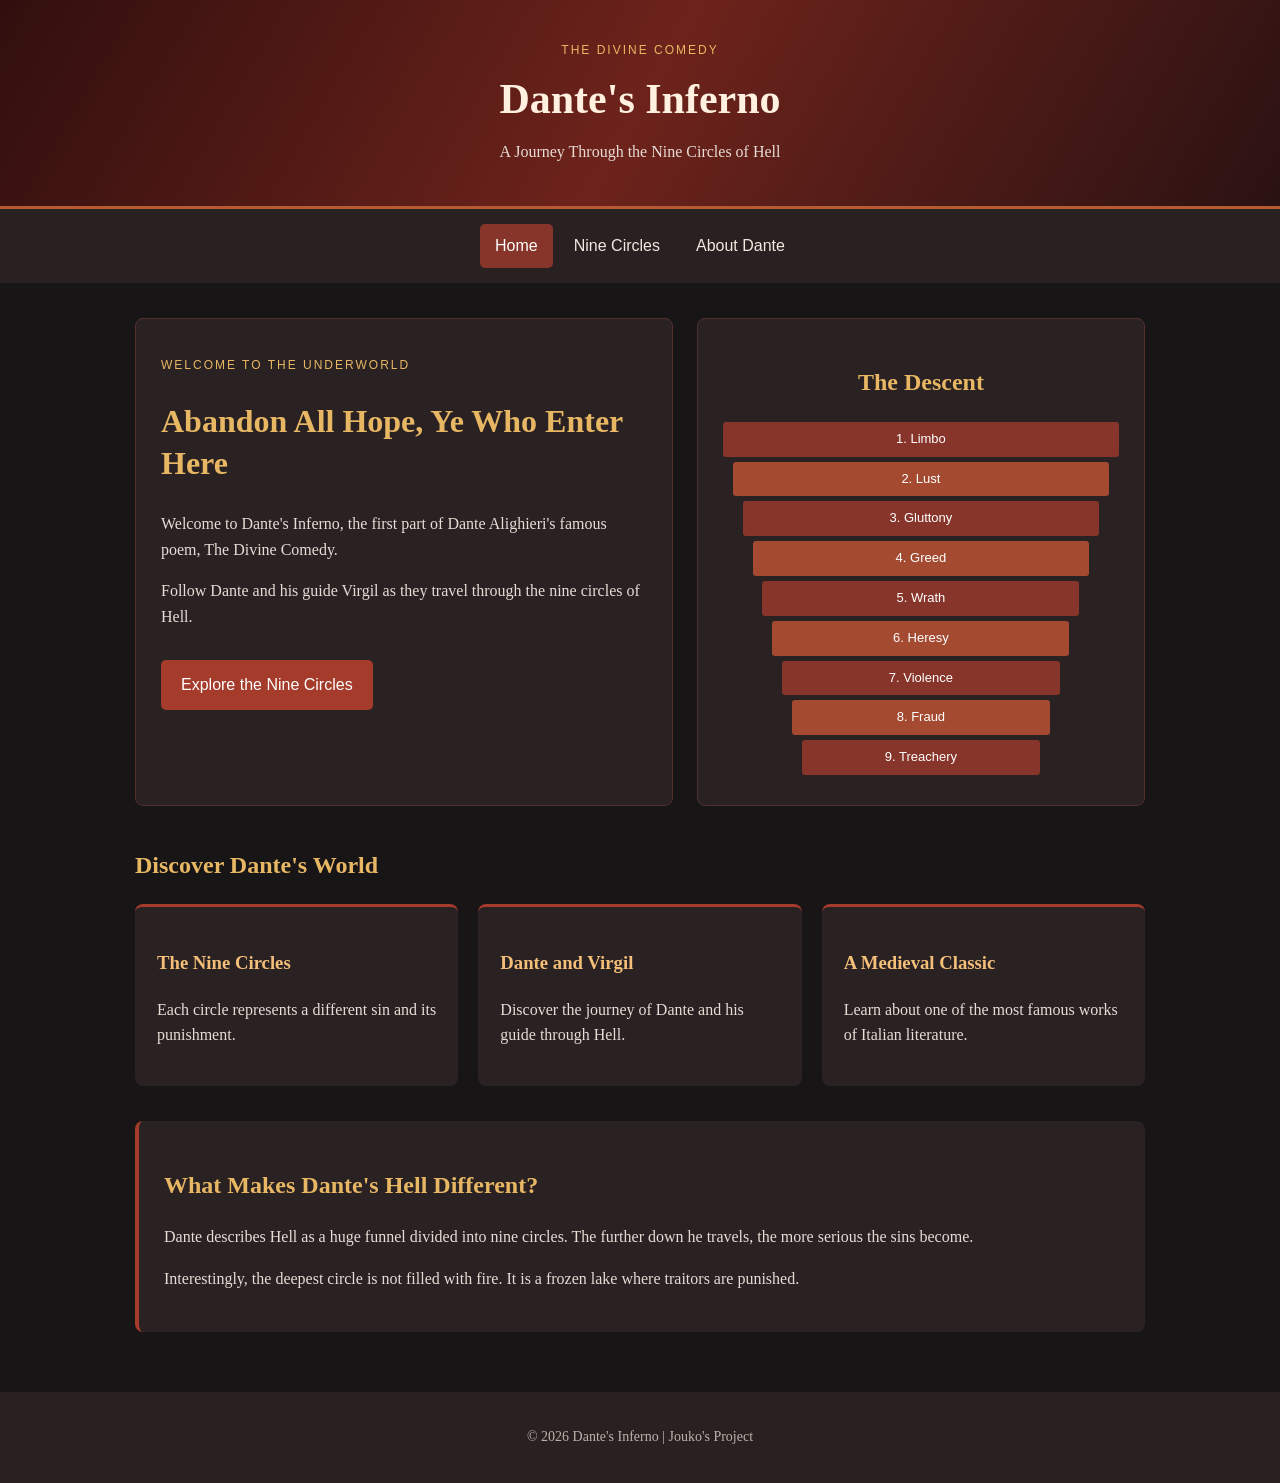
==== index.html @ 820290c5 "Workshop 01 - Dante's Inferno" ====
<!DOCTYPE html>
<html lang="en">

<head>
    <meta charset="UTF-8">
    <meta name="viewport" content="width=device-width, initial-scale=1.0">
    <title>Dante's Inferno - Home</title>
    <link rel="stylesheet" href="style.css">
</head>

<body>

    <header>
        <p class="subtitle">THE DIVINE COMEDY</p>
        <h1>Dante's Inferno</h1>
        <p>A Journey Through the Nine Circles of Hell</p>
    </header>

    <nav aria-label="Main navigation">
        <a class="active" href="index.html">Home</a>
        <a href="circles.html">Nine Circles</a>
        <a href="about.html">About Dante</a>
    </nav>

    <main>

        <div class="hero">

            <div class="hero-text">
                <p class="subtitle">WELCOME TO THE UNDERWORLD</p>

                <h2>Abandon All Hope, Ye Who Enter Here</h2>

                <p>
                    Welcome to Dante's Inferno, the first
                    part of Dante Alighieri's famous poem,
                    The Divine Comedy.
                </p>

                <p>
                    Follow Dante and his guide Virgil as
                    they travel through the nine circles
                    of Hell.
                </p>

                <a class="button" href="circles.html">
                    Explore the Nine Circles
                </a>
            </div>

            <div class="diagram">
                <h2>The Descent</h2>

                <div class="level level1">1. Limbo</div>
                <div class="level level2">2. Lust</div>
                <div class="level level3">3. Gluttony</div>
                <div class="level level4">4. Greed</div>
                <div class="level level5">5. Wrath</div>
                <div class="level level6">6. Heresy</div>
                <div class="level level7">7. Violence</div>
                <div class="level level8">8. Fraud</div>
                <div class="level level9">9. Treachery</div>
            </div>

        </div>

        <section>
            <h2>Discover Dante's World</h2>

            <div class="cards">

                <article class="card">
                    <h3>The Nine Circles</h3>
                    <p>
                        Each circle represents a different
                        sin and its punishment.
                    </p>
                </article>

                <article class="card">
                    <h3>Dante and Virgil</h3>
                    <p>
                        Discover the journey of Dante
                        and his guide through Hell.
                    </p>
                </article>

                <article class="card">
                    <h3>A Medieval Classic</h3>
                    <p>
                        Learn about one of the most
                        famous works of Italian literature.
                    </p>
                </article>

            </div>
        </section>

        <section class="content-box">
            <h2>What Makes Dante's Hell Different?</h2>

            <p>
                Dante describes Hell as a huge funnel
                divided into nine circles. The further
                down he travels, the more serious
                the sins become.
            </p>

            <p>
                Interestingly, the deepest circle
                is not filled with fire. It is a
                frozen lake where traitors are punished.
            </p>
        </section>

    </main>

    <footer>
        <p>
            &copy; 2026 Dante's Inferno | Jouko's Project
        </p>
    </footer>

</body>
</html>
---- style.css ----
/* General settings */
* {
    box-sizing: border-box;
}

body {
    margin: 0;
    font-family: Georgia, serif;
    background-color: #181516;
    color: #e8dcd5;
    line-height: 1.6;
}

/* Header */
header {
    background: linear-gradient(120deg,
        #310f0e, #6d231b, #2a1212);
    text-align: center;
    padding: 35px 15px;
    border-bottom: 3px solid #b65a32;
}

header h1 {
    font-size: 42px;
    color: #fff0e0;
    margin: 0;
}

header p {
    margin: 6px 0;
}

.subtitle {
    color: #e8b764;
    font-size: 12px;
    letter-spacing: 2px;
    font-family: Arial, sans-serif;
}

/* Navigation */
nav {
    background-color: #292021;
    display: flex;
    justify-content: center;
    flex-wrap: wrap;
    padding: 12px;
}

nav a {
    color: #f1e8e0;
    text-decoration: none;
    font-family: Arial, sans-serif;
    padding: 9px 15px;
    margin: 3px;
    border-radius: 5px;
}

nav a:hover,
nav a.active {
    background-color: #87352a;
    color: white;
}

/* Main content */
main {
    max-width: 1050px;
    margin: auto;
    padding: 35px 20px;
    min-height: 65vh;
}

h2 {
    color: #e8b764;
}

h3 {
    color: #f4bf78;
}

/* Homepage welcome area */
.hero {
    display: grid;
    grid-template-columns: 1.2fr 1fr;
    gap: 24px;
    margin-bottom: 40px;
}

.hero-text,
.diagram {
    background-color: #292122;
    border: 1px solid #50302d;
    border-radius: 8px;
    padding: 25px;
}

.hero-text h2 {
    font-size: 32px;
    line-height: 1.3;
}

.button {
    display: inline-block;
    background-color: #a43b2b;
    color: white;
    text-decoration: none;
    font-family: Arial, sans-serif;
    padding: 12px 20px;
    border-radius: 5px;
    margin-top: 15px;
}

.button:hover {
    background-color: #cc5135;
}

/* Nine circle funnel on homepage */
.diagram {
    text-align: center;
}

.diagram h3 {
    margin-top: 0;
}

.level {
    background-color: #87352a;
    padding: 7px;
    margin: 5px auto;
    color: white;
    font-family: Arial, sans-serif;
    font-size: 13px;
    border-radius: 3px;
}

.level:nth-of-type(even) {
    background-color: #a34a31;
}

.level1 { width: 100%; }
.level2 { width: 95%; }
.level3 { width: 90%; }
.level4 { width: 85%; }
.level5 { width: 80%; }
.level6 { width: 75%; }
.level7 { width: 70%; }
.level8 { width: 65%; }
.level9 { width: 60%; }

/* Homepage cards */
.cards {
    display: grid;
    grid-template-columns: repeat(3, 1fr);
    gap: 20px;
    margin-bottom: 35px;
}

.card {
    background-color: #292122;
    padding: 22px;
    border-radius: 8px;
    border-top: 3px solid #a43b2b;
}

.card:hover {
    background-color: #372829;
}

/* Content sections */
.content-box {
    background-color: #292122;
    padding: 25px;
    margin-bottom: 25px;
    border-radius: 8px;
    border-left: 4px solid #a43b2b;
}

.page-intro {
    text-align: center;
    margin-bottom: 35px;
}

.page-intro h2 {
    font-size: 30px;
}

/* Nine circles page */
.circle-grid {
    display: grid;
    grid-template-columns: repeat(3, 1fr);
    gap: 20px;
    margin-bottom: 35px;
}

.circle-card {
    background-color: #292122;
    border: 1px solid #50302d;
    border-radius: 8px;
    padding: 22px;
}

.circle-card:hover {
    background-color: #372829;
    border-color: #b65a32;
}

.circle-card h3 {
    margin-top: 12px;
}

.number {
    background-color: #87352a;
    color: white;
    font-family: Arial, sans-serif;
    padding: 6px 10px;
    border-radius: 4px;
}

li {
    margin-bottom: 8px;
}

/* Footer */
footer {
    background-color: #292021;
    text-align: center;
    color: #bfb1aa;
    padding: 20px;
    font-size: 14px;
}

/* Tablet and mobile screens */
@media (max-width: 760px) {
    .hero {
        grid-template-columns: 1fr;
    }

    .cards {
        grid-template-columns: 1fr;
    }

    .circle-grid {
        grid-template-columns: repeat(2, 1fr);
    }

    main {
        padding: 25px 15px;
    }
}

/* Small mobile screens */
@media (max-width: 480px) {
    header h1 {
        font-size: 30px;
    }

    .hero-text h2 {
        font-size: 25px;
    }

    nav a {
        font-size: 14px;
        padding: 8px 10px;
    }

    .circle-grid {
        grid-template-columns: 1fr;
    }

    .hero-text,
    .diagram,
    .content-box {
        padding: 20px;
    }
}
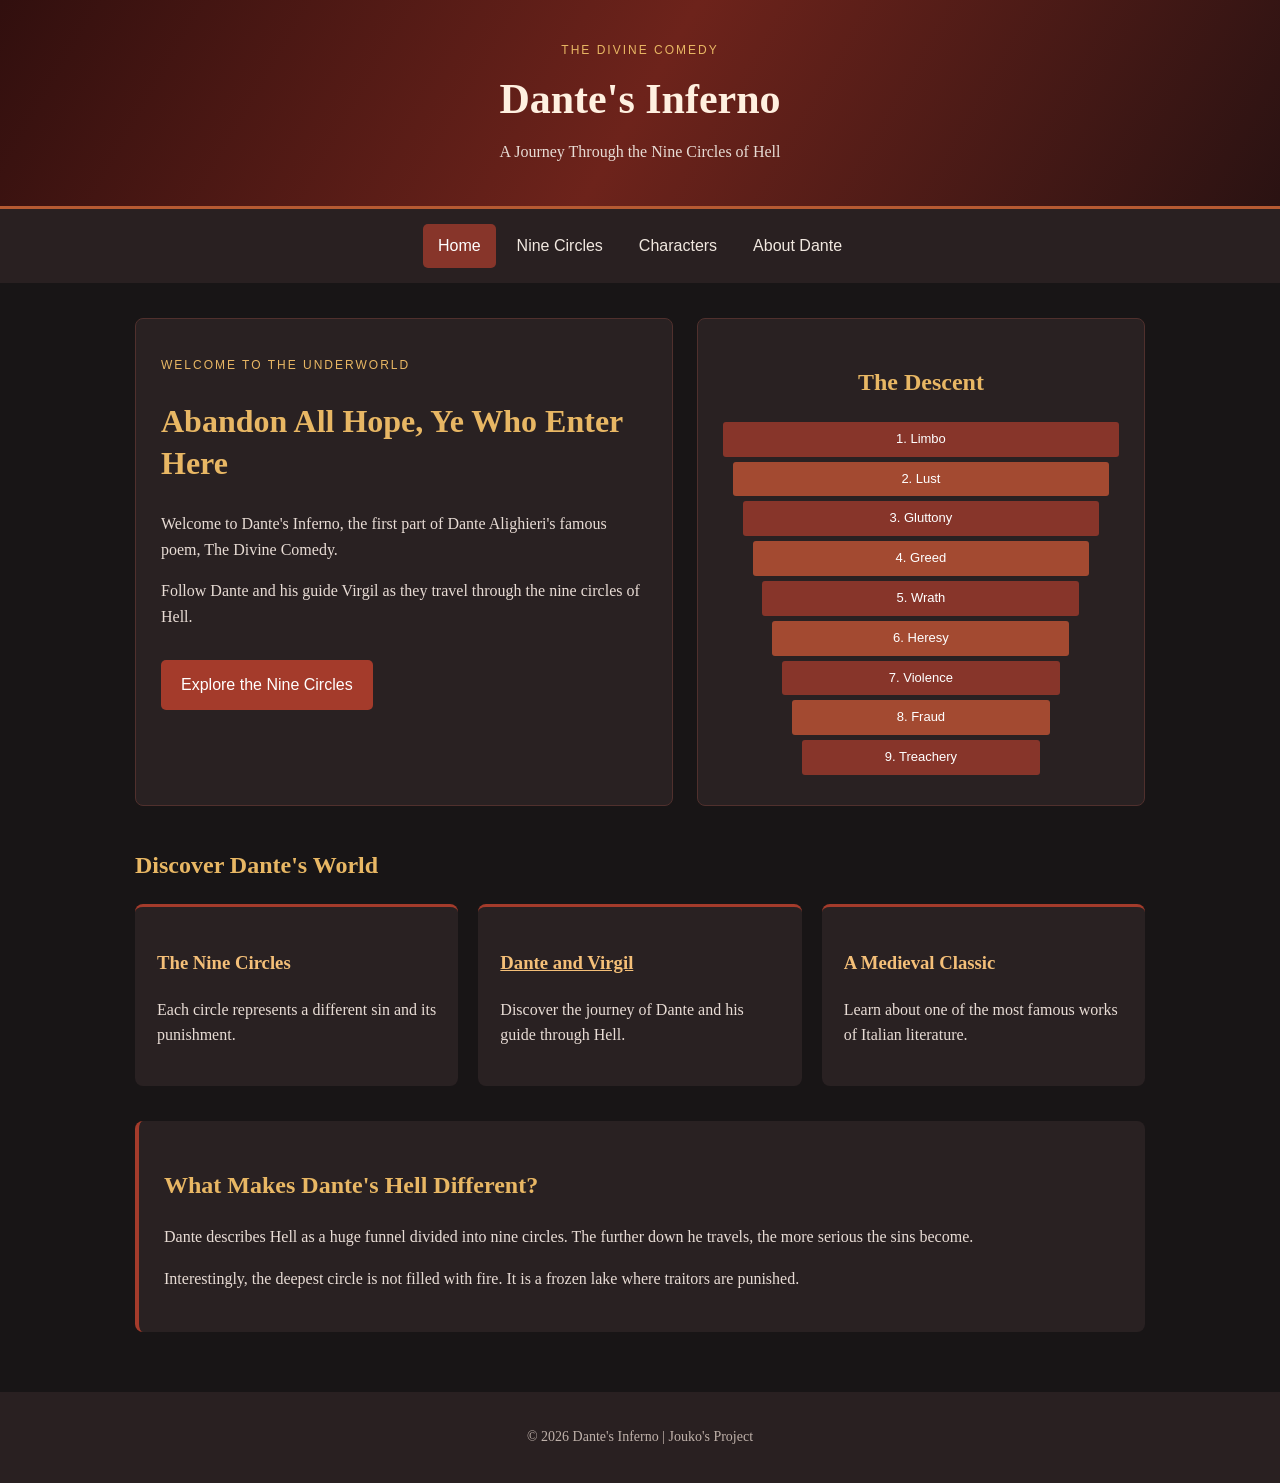
==== commit ac473e29: "Muutettu:   about.html 	Tehty ihan uusi:   characters.html     Muutettu:   circles.html 	Muutettu:  " ====
--- a/index.html
+++ b/index.html
@@ -1,126 +1,98 @@
-
 <!DOCTYPE html>
 <html lang="en">
-
 <head>
     <meta charset="UTF-8">
     <meta name="viewport" content="width=device-width, initial-scale=1.0">
     <title>Dante's Inferno - Home</title>
     <link rel="stylesheet" href="style.css">
 </head>
-
 <body>
 
-    <header>
-        <p class="subtitle">THE DIVINE COMEDY</p>
-        <h1>Dante's Inferno</h1>
-        <p>A Journey Through the Nine Circles of Hell</p>
-    </header>
+<header>
+    <p class="subtitle">THE DIVINE COMEDY</p>
+    <h1>Dante's Inferno</h1>
+    <p>A Journey Through the Nine Circles of Hell</p>
+</header>
 
-    <nav aria-label="Main navigation">
-        <a class="active" href="index.html">Home</a>
-        <a href="circles.html">Nine Circles</a>
-        <a href="about.html">About Dante</a>
-    </nav>
+<nav aria-label="Main navigation">
+    <a class="active" aria-current="page" href="index.html">Home</a>
+    <a href="circles.html">Nine Circles</a>
+    <a href="characters.html">Characters</a>
+    <a href="about.html">About Dante</a>
+</nav>
 
-    <main>
-
-        <div class="hero">
-
-            <div class="hero-text">
-                <p class="subtitle">WELCOME TO THE UNDERWORLD</p>
-
-                <h2>Abandon All Hope, Ye Who Enter Here</h2>
-
-                <p>
-                    Welcome to Dante's Inferno, the first
-                    part of Dante Alighieri's famous poem,
-                    The Divine Comedy.
-                </p>
-
-                <p>
-                    Follow Dante and his guide Virgil as
-                    they travel through the nine circles
-                    of Hell.
-                </p>
-
-                <a class="button" href="circles.html">
-                    Explore the Nine Circles
-                </a>
-            </div>
-
-            <div class="diagram">
-                <h2>The Descent</h2>
-
-                <div class="level level1">1. Limbo</div>
-                <div class="level level2">2. Lust</div>
-                <div class="level level3">3. Gluttony</div>
-                <div class="level level4">4. Greed</div>
-                <div class="level level5">5. Wrath</div>
-                <div class="level level6">6. Heresy</div>
-                <div class="level level7">7. Violence</div>
-                <div class="level level8">8. Fraud</div>
-                <div class="level level9">9. Treachery</div>
-            </div>
-
-        </div>
-
-        <section>
-            <h2>Discover Dante's World</h2>
-
-            <div class="cards">
-
-                <article class="card">
-                    <h3>The Nine Circles</h3>
-                    <p>
-                        Each circle represents a different
-                        sin and its punishment.
-                    </p>
-                </article>
-
-                <article class="card">
-                    <h3>Dante and Virgil</h3>
-                    <p>
-                        Discover the journey of Dante
-                        and his guide through Hell.
-                    </p>
-                </article>
-
-                <article class="card">
-                    <h3>A Medieval Classic</h3>
-                    <p>
-                        Learn about one of the most
-                        famous works of Italian literature.
-                    </p>
-                </article>
-
-            </div>
-        </section>
-
-        <section class="content-box">
-            <h2>What Makes Dante's Hell Different?</h2>
+<main>
+    <div class="hero">
+        <div class="hero-text">
+            <p class="subtitle">WELCOME TO THE UNDERWORLD</p>
+            <h2>Abandon All Hope, Ye Who Enter Here</h2>
 
             <p>
-                Dante describes Hell as a huge funnel
-                divided into nine circles. The further
-                down he travels, the more serious
-                the sins become.
+                Welcome to Dante's Inferno, the first part of Dante Alighieri's
+                famous poem, The Divine Comedy.
             </p>
 
             <p>
-                Interestingly, the deepest circle
-                is not filled with fire. It is a
-                frozen lake where traitors are punished.
+                Follow Dante and his guide Virgil as they travel through
+                the nine circles of Hell.
             </p>
-        </section>
 
-    </main>
+            <a class="button" href="circles.html">Explore the Nine Circles</a>
+        </div>
 
-    <footer>
+        <div class="diagram">
+            <h2>The Descent</h2>
+            <div class="level level1">1. Limbo</div>
+            <div class="level level2">2. Lust</div>
+            <div class="level level3">3. Gluttony</div>
+            <div class="level level4">4. Greed</div>
+            <div class="level level5">5. Wrath</div>
+            <div class="level level6">6. Heresy</div>
+            <div class="level level7">7. Violence</div>
+            <div class="level level8">8. Fraud</div>
+            <div class="level level9">9. Treachery</div>
+        </div>
+    </div>
+
+    <section>
+        <h2>Discover Dante's World</h2>
+
+        <div class="cards">
+            <article class="card">
+                <h3>The Nine Circles</h3>
+                <p>Each circle represents a different sin and its punishment.</p>
+            </article>
+
+            <article class="card">
+                <h3><a href="characters.html">Dante and Virgil</a></h3>
+                <p>Discover the journey of Dante and his guide through Hell.</p>
+            </article>
+
+            <article class="card">
+                <h3>A Medieval Classic</h3>
+                <p>Learn about one of the most famous works of Italian literature.</p>
+            </article>
+        </div>
+    </section>
+
+    <section class="content-box">
+        <h2>What Makes Dante's Hell Different?</h2>
+
         <p>
-            &copy; 2026 Dante's Inferno | Jouko's Project
+            Dante describes Hell as a huge funnel divided into nine circles.
+            The further down he travels, the more serious the sins become.
         </p>
-    </footer>
+
+        <p>
+            Interestingly, the deepest circle is not filled with fire.
+            It is a frozen lake where traitors are punished.
+        </p>
+    </section>
+</main>
+
+<footer>
+    <p>&copy; 2026 Dante's Inferno | Jouko's Project</p>
+</footer>
 
 </body>
-</html>
+</html>
--- a/style.css
+++ b/style.css
@@ -147,7 +147,7 @@
 .level8 { width: 65%; }
 .level9 { width: 60%; }
 
-/* Homepage cards */
+/* Koti cards */
 .cards {
     display: grid;
     grid-template-columns: repeat(3, 1fr);
@@ -166,7 +166,7 @@
     background-color: #372829;
 }
 
-/* Content sections */
+/* Sisältö/Content sections */
 .content-box {
     background-color: #292122;
     padding: 25px;
@@ -184,7 +184,7 @@
     font-size: 30px;
 }
 
-/* Nine circles page */
+/* Yhdeksän circles page */
 .circle-grid {
     display: grid;
     grid-template-columns: repeat(3, 1fr);
@@ -273,3 +273,18 @@
         padding: 20px;
     }
 }
+/* Characters page */
+.character-grid {
+    grid-template-columns: repeat(2, 1fr);
+}
+
+/* Link inside the Dante and Virgil homepage card */
+.card h3 a {
+    color: inherit;
+}
+
+@media (max-width: 760px) {
+    .character-grid {
+        grid-template-columns: 1fr;
+    }
+}
